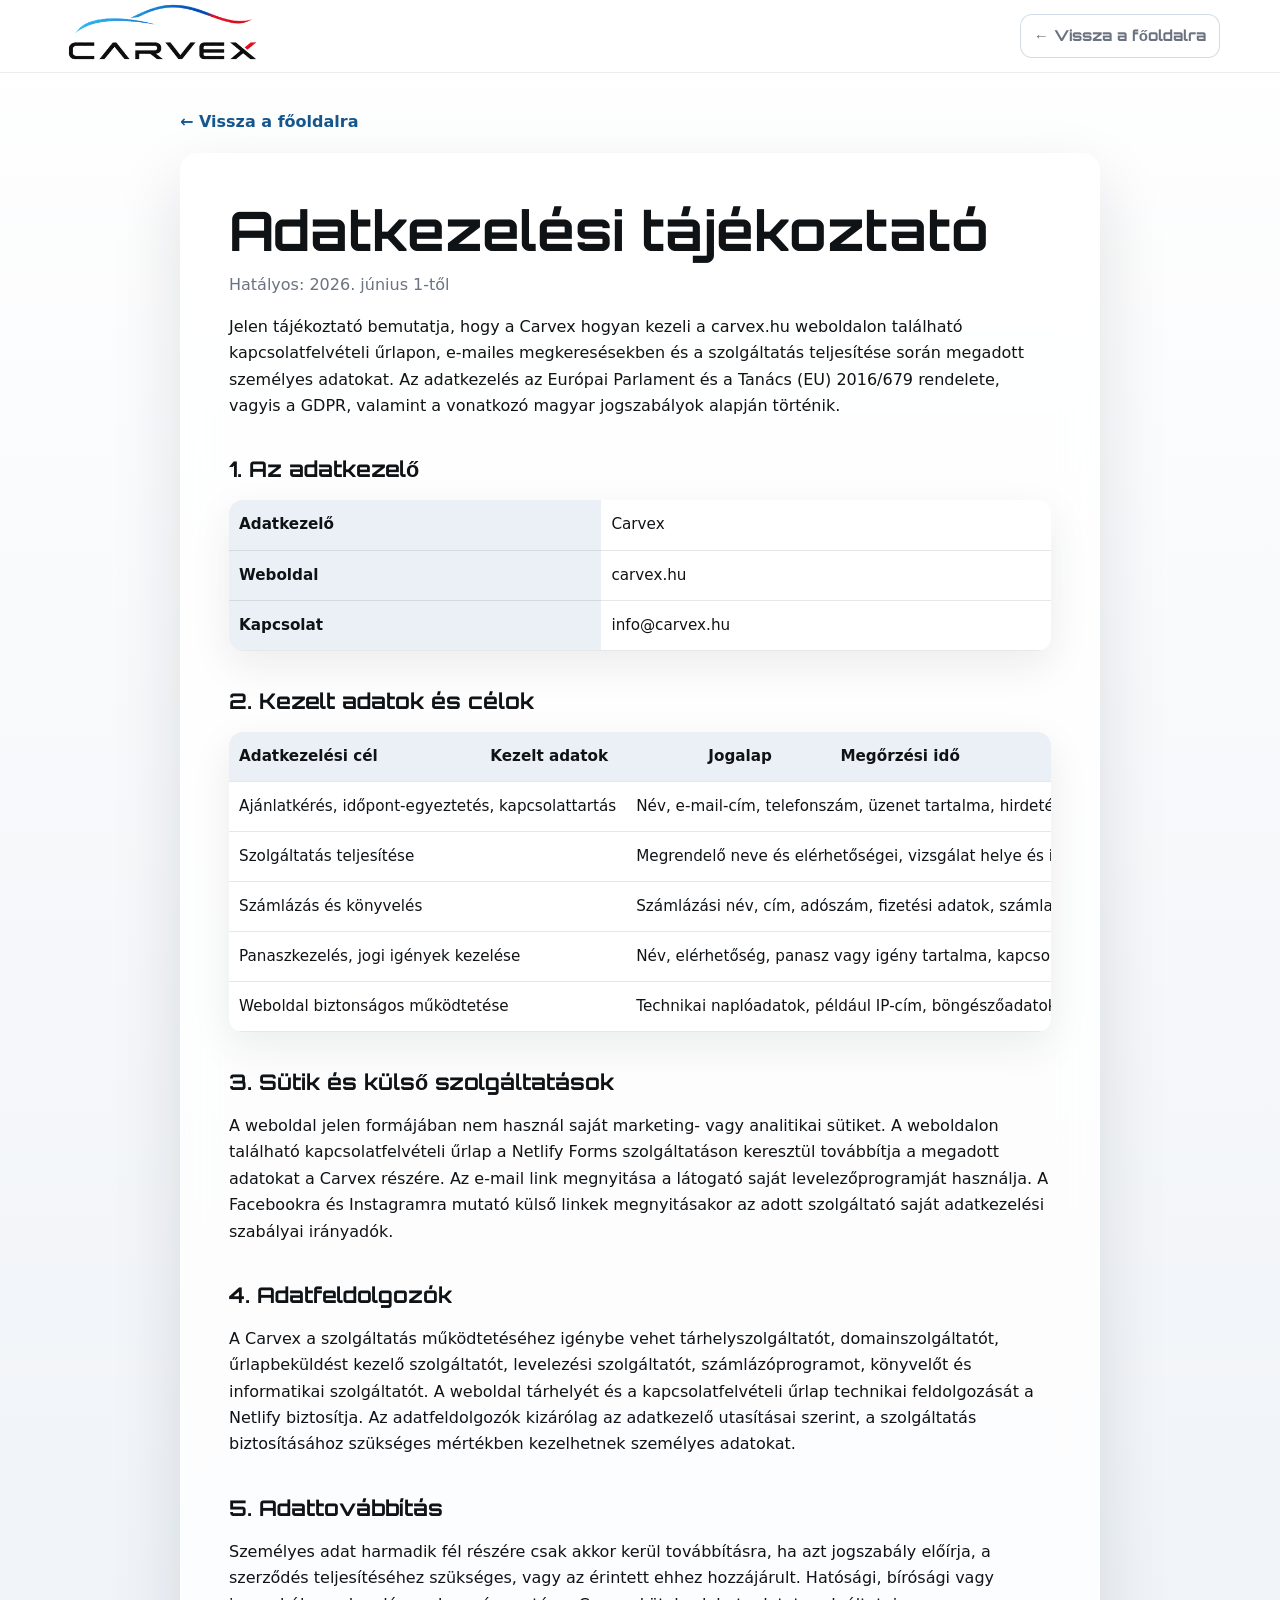
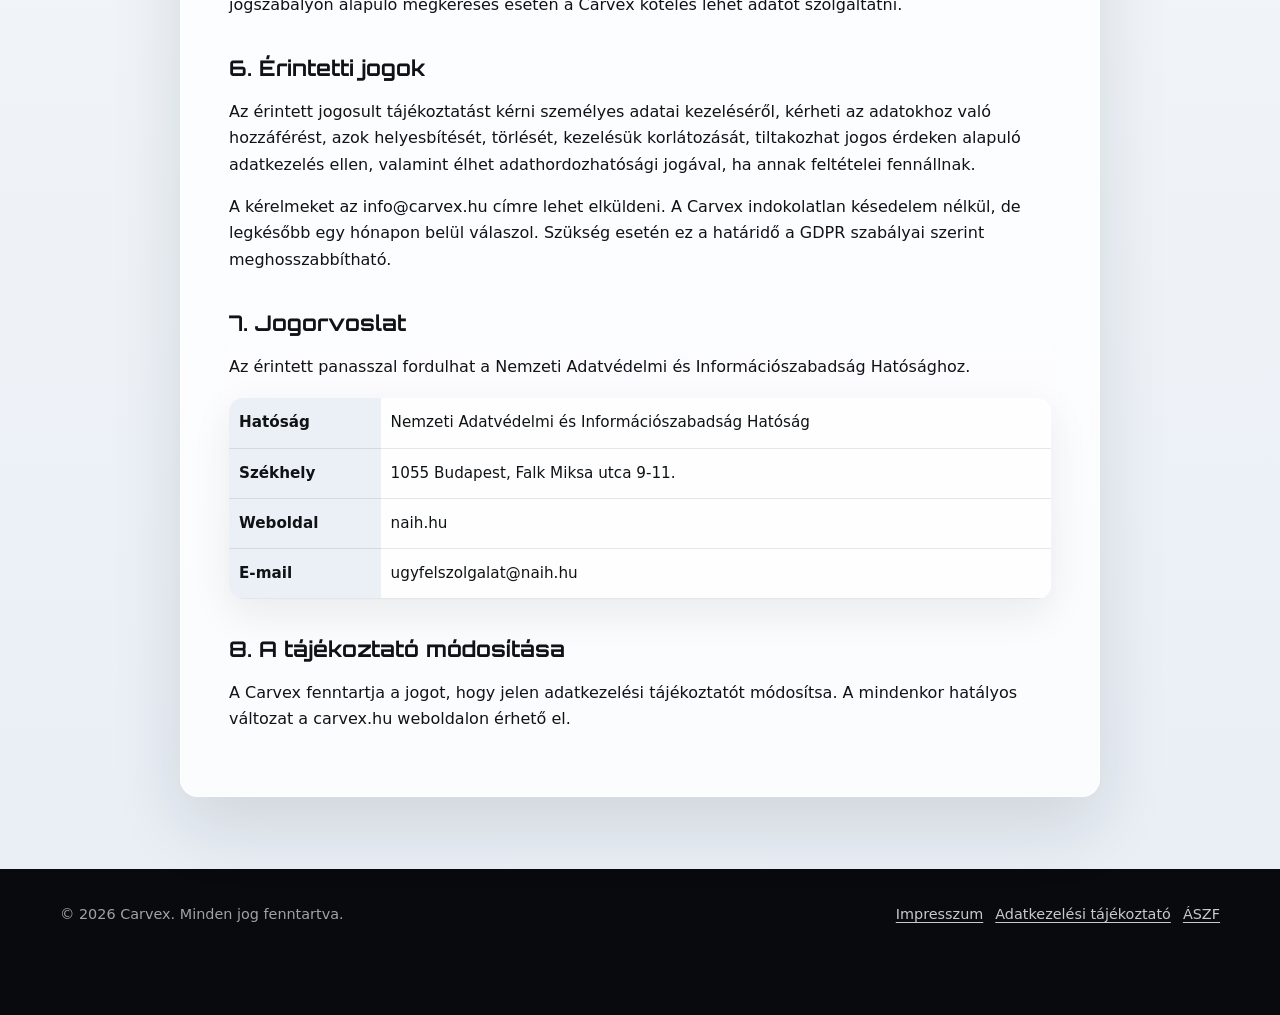
==== adatkezelesi-tajekoztato.html @ cc4fd880 "Implement local SEO package" ====
<!doctype html>
<html lang="hu">
<head>
  <meta charset="utf-8" />
  <meta name="viewport" content="width=device-width, initial-scale=1" />
  <meta name="robots" content="index,follow" />
  <title>Adatkezelési tájékoztató | Carvex</title>
  <meta name="description" content="A Carvex adatkezelési tájékoztatója a weboldalon, kapcsolatfelvételi űrlapon és szolgáltatás során megadott személyes adatok kezeléséről.">
  <link rel="canonical" href="https://carvex.hu/adatkezelesi-tajekoztato.html">
  <meta property="og:locale" content="hu_HU">
  <meta property="og:type" content="article">
  <meta property="og:site_name" content="Carvex">
  <meta property="og:title" content="Adatkezelési tájékoztató | Carvex">
  <meta property="og:description" content="A Carvex adatkezelési tájékoztatója személyes adatok kezeléséről.">
  <meta property="og:url" content="https://carvex.hu/adatkezelesi-tajekoztato.html">
  <meta property="og:image" content="https://carvex.hu/carvex-logo-transparent.png">
  <meta name="twitter:card" content="summary">
  <link rel="preconnect" href="https://fonts.googleapis.com">
  <link rel="preconnect" href="https://fonts.gstatic.com" crossorigin>
  <link href="https://fonts.googleapis.com/css2?family=Orbitron:wght@500;600;700;800;900&display=swap" rel="stylesheet">
  <link rel="icon" href="data:image/svg+xml,%3Csvg xmlns='http://www.w3.org/2000/svg' viewBox='0 0 64 64'%3E%3Crect width='64' height='64' rx='14' fill='%23080A0D'/%3E%3Cpath d='M10 34c11-13 34-13 44 0' fill='none' stroke='%2335A8E0' stroke-width='4' stroke-linecap='round'/%3E%3Cpath d='M40 34c5 4 10 5 15 2' fill='none' stroke='%23E7222E' stroke-width='4' stroke-linecap='round'/%3E%3Cpath d='M14 43h36' fill='none' stroke='%23FFFFFF' stroke-width='4' stroke-linecap='round'/%3E%3C/svg%3E">
  <style>
    :root {
      --brand-black: #080A0D;
      --brand-charcoal: #101316;
      --brand-light-blue: #35A8E0;
      --brand-blue: #16588E;
      --brand-red: #E7222E;
      --brand-white: #FFFFFF;
      --brand-surface: #F5F7FA;
      --brand-muted: #6B7280;
      --font-display: "Orbitron", "Michroma", "Audiowide", "Exo 2", sans-serif;
      --font-body: Inter, ui-sans-serif, system-ui, -apple-system, BlinkMacSystemFont, "Segoe UI", sans-serif;
      --ink: var(--brand-charcoal);
      --muted: var(--brand-muted);
      --paper: var(--brand-surface);
      --white: var(--brand-white);
      --line: rgba(16, 19, 22, 0.1);
      --shadow: 0 28px 70px rgba(20, 25, 30, 0.12);
      --soft-shadow: 0 14px 40px rgba(20, 25, 30, 0.08);
      --glass: rgba(255, 255, 255, 0.72);
    }

    * { box-sizing: border-box; }

    html {
      overflow-x: hidden;
    }

    body {
      margin: 0;
      font-family: var(--font-body);
      color: var(--ink);
      background: linear-gradient(180deg, #ffffff 0%, var(--paper) 38%, #e8eef5 100%);
      line-height: 1.65;
      overflow-x: hidden;
      text-rendering: optimizeLegibility;
      -webkit-font-smoothing: antialiased;
    }

    a {
      color: inherit;
      text-decoration: none;
    }

    picture {
      display: block;
    }

    .topbar {
      position: sticky;
      top: 0;
      z-index: 40;
      border-bottom: 1px solid rgba(16, 19, 22, 0.08);
      background: rgba(255, 255, 255, 0.86);
      backdrop-filter: saturate(170%) blur(24px);
    }

    .nav {
      width: min(1160px, calc(100% - 32px));
      min-height: 72px;
      margin: 0 auto;
      display: flex;
      align-items: center;
      justify-content: space-between;
      gap: 20px;
    }

    .brand {
      display: inline-flex;
      align-items: center;
      color: var(--ink);
    }

    .brand img {
      width: clamp(150px, 18vw, 205px);
      height: auto;
      max-height: 62px;
      object-fit: contain;
    }

    .top-back {
      color: var(--muted);
      font-family: var(--font-display);
      font-weight: 760;
      font-size: 0.94rem;
      padding: 9px 13px;
      border: 1px solid rgba(22, 88, 142, 0.2);
      border-radius: 12px;
      background: rgba(255, 255, 255, 0.55);
    }

    .top-back:hover {
      color: var(--ink);
      border-color: rgba(16, 19, 22, 0.16);
      background: rgba(255, 255, 255, 0.84);
    }

    .legal-shell {
      width: min(920px, calc(100% - 32px));
      margin: 0 auto;
      padding: 36px 0 72px;
    }

    .back-link {
      display: inline-block;
      margin-bottom: 18px;
      color: var(--brand-blue);
      font-weight: 760;
    }

    .back-link:hover {
      color: var(--brand-black);
      text-decoration: underline;
    }

    .legal-card {
      background: rgba(255, 255, 255, 0.8);
      border: 1px solid rgba(255, 255, 255, 0.82);
      border-radius: 18px;
      padding: clamp(24px, 4vw, 48px);
      box-shadow: var(--shadow);
      backdrop-filter: blur(18px);
    }

    h1, h2, h3, p { margin-top: 0; }

    h1 {
      font-size: clamp(2rem, 5vw, 3.4rem);
      line-height: 1.05;
      margin-bottom: 12px;
      letter-spacing: 0;
      font-family: var(--font-display);
    }

    h2 {
      margin-top: 36px;
      font-size: 1.35rem;
      line-height: 1.25;
      letter-spacing: 0;
      font-family: var(--font-display);
    }

    h3 {
      margin-top: 24px;
      font-size: 1.05rem;
    }

    p, li { font-size: 1rem; }
    ul { padding-left: 1.25rem; }

    table {
      width: 100%;
      display: block;
      overflow-x: auto;
      border-collapse: collapse;
      margin: 18px 0;
      font-size: 0.95rem;
      border-radius: 14px;
      overflow: hidden;
      background: rgba(255, 255, 255, 0.65);
      box-shadow: var(--soft-shadow);
    }

    thead,
    tbody {
      display: table;
      width: max-content;
      min-width: 100%;
    }

    th, td {
      text-align: left;
      vertical-align: top;
      border-bottom: 1px solid var(--line);
      padding: 12px 10px;
    }

    th {
      background: rgba(232, 238, 245, 0.86);
      font-weight: 780;
    }

    .muted { color: var(--muted); }

    .notice {
      background: rgba(232, 238, 245, 0.9);
      border-left: 4px solid var(--brand-blue);
      padding: 14px 16px;
      border-radius: 12px;
    }

    .placeholder {
      color: var(--brand-red);
      font-weight: 700;
    }

    footer {
      padding: 34px 0 88px;
      background: var(--brand-black);
      color: rgba(255, 255, 255, 0.62);
      font-size: 0.9rem;
    }

    .footer-inner {
      width: min(1160px, calc(100% - 32px));
      margin: 0 auto;
      display: grid;
      gap: 16px;
    }

    .footer-row {
      display: flex;
      justify-content: space-between;
      align-items: center;
      gap: 16px;
      flex-wrap: wrap;
    }

    .footer-links {
      display: flex;
      flex-wrap: wrap;
      gap: 12px;
    }

    .footer-links a {
      color: rgba(255, 255, 255, 0.78);
      text-decoration: underline;
      text-underline-offset: 3px;
    }

    .footer-links a:hover,
    .footer-links a:focus-visible {
      color: var(--white);
    }

    @media (max-width: 720px) {
      .nav {
        min-height: 64px;
        gap: 12px;
      }

      .brand img {
        width: clamp(126px, 40vw, 150px);
      }

      .top-back {
        min-height: 44px;
        display: inline-flex;
        align-items: center;
        padding: 7px 10px;
        font-size: 0.78rem;
        line-height: 1.2;
        text-align: center;
      }

      .legal-shell {
        width: min(100% - 28px, 680px);
        padding-top: 26px;
      }

      .legal-card {
        padding: 22px 18px;
        border-radius: 16px;
      }

      h1 {
        font-size: clamp(1.74rem, 9vw, 2.35rem);
        line-height: 1.1;
      }

      h2 {
        font-size: 1.16rem;
        line-height: 1.3;
      }

      p,
      li {
        font-size: 0.98rem;
      }

      th,
      td {
        min-width: 150px;
        padding: 11px 10px;
      }
    }
  </style>
</head>
<body>
  <header class="topbar">
    <div class="nav">
      <a class="brand" href="./" aria-label="Carvex főoldal">
        <picture>
          <source type="image/webp" srcset="carvex-logo-transparent-360.webp 360w, carvex-logo-transparent-720.webp 720w" sizes="(max-width: 720px) 40vw, 205px">
          <img src="carvex-logo-transparent.png" alt="Carvex" width="1155" height="365">
        </picture>
      </a>
      <a class="top-back" href="./">← Vissza a főoldalra</a>
    </div>
  </header>

  <main class="legal-shell">
    <a class="back-link" href="./">← Vissza a főoldalra</a>
    <article class="legal-card">
      <h1>Adatkezelési tájékoztató</h1>
      <p class="muted">Hatályos: 2026. június 1-től</p>

      <p>Jelen tájékoztató bemutatja, hogy a Carvex hogyan kezeli a carvex.hu weboldalon található kapcsolatfelvételi űrlapon, e-mailes megkeresésekben és a szolgáltatás teljesítése során megadott személyes adatokat. Az adatkezelés az Európai Parlament és a Tanács (EU) 2016/679 rendelete, vagyis a GDPR, valamint a vonatkozó magyar jogszabályok alapján történik.</p>

      <h2>1. Az adatkezelő</h2>
      <table>
        <tbody>
          <tr>
            <th>Adatkezelő</th>
            <td>Carvex</td>
          </tr>
          <tr>
            <th>Weboldal</th>
            <td>carvex.hu</td>
          </tr>
          <tr>
            <th>Kapcsolat</th>
            <td><a href="mailto:info@carvex.hu">info@carvex.hu</a></td>
          </tr>
        </tbody>
      </table>

      <h2>2. Kezelt adatok és célok</h2>
      <table>
        <thead>
          <tr>
            <th>Adatkezelési cél</th>
            <th>Kezelt adatok</th>
            <th>Jogalap</th>
            <th>Megőrzési idő</th>
          </tr>
        </thead>
        <tbody>
          <tr>
            <td>Ajánlatkérés, időpont-egyeztetés, kapcsolattartás</td>
            <td>Név, e-mail-cím, telefonszám, üzenet tartalma, hirdetés linkje, választott csomag, gépjárműre, helyszínre és kívánt időpontra vonatkozó adatok.</td>
            <td>GDPR 6. cikk (1) b) pont: szerződés előkészítése; illetve jogos érdek a megkeresések kezelése.</td>
            <td>A megkeresés lezárásától számított legfeljebb 1 év, illetve szerződéskötés esetén a szerződéses iratok megőrzési ideje.</td>
          </tr>
          <tr>
            <td>Szolgáltatás teljesítése</td>
            <td>Megrendelő neve és elérhetőségei, vizsgálat helye és ideje, gépjármű adatai, eladóval kapcsolatos, megrendelő által megadott kapcsolati adatok, átvizsgálási megállapítások.</td>
            <td>GDPR 6. cikk (1) b) pont: szerződés teljesítése.</td>
            <td>A teljesítéstől számított 5 évig, polgári jogi igények elévüléséhez igazodva.</td>
          </tr>
          <tr>
            <td>Számlázás és könyvelés</td>
            <td>Számlázási név, cím, adószám, fizetési adatok, számlatartalom.</td>
            <td>GDPR 6. cikk (1) c) pont: jogi kötelezettség teljesítése.</td>
            <td>A számviteli jogszabályok szerinti 8 év.</td>
          </tr>
          <tr>
            <td>Panaszkezelés, jogi igények kezelése</td>
            <td>Név, elérhetőség, panasz vagy igény tartalma, kapcsolódó dokumentumok.</td>
            <td>GDPR 6. cikk (1) c) és f) pont: jogi kötelezettség, illetve jogos érdek.</td>
            <td>A panasz lezárásától vagy az igény elévülésétől függően legfeljebb 5 év.</td>
          </tr>
          <tr>
            <td>Weboldal biztonságos működtetése</td>
            <td>Technikai naplóadatok, például IP-cím, böngészőadatok, látogatás ideje, kért fájlok.</td>
            <td>GDPR 6. cikk (1) f) pont: a weboldal biztonságos működtetéséhez fűződő jogos érdek.</td>
            <td>Általában legfeljebb 30 nap, kivéve biztonsági incidens kivizsgálása esetén.</td>
          </tr>
        </tbody>
      </table>

      <h2>3. Sütik és külső szolgáltatások</h2>
      <p>A weboldal jelen formájában nem használ saját marketing- vagy analitikai sütiket. A weboldalon található kapcsolatfelvételi űrlap a Netlify Forms szolgáltatáson keresztül továbbítja a megadott adatokat a Carvex részére. Az e-mail link megnyitása a látogató saját levelezőprogramját használja. A Facebookra és Instagramra mutató külső linkek megnyitásakor az adott szolgáltató saját adatkezelési szabályai irányadók.</p>

      <h2>4. Adatfeldolgozók</h2>
      <p>A Carvex a szolgáltatás működtetéséhez igénybe vehet tárhelyszolgáltatót, domainszolgáltatót, űrlapbeküldést kezelő szolgáltatót, levelezési szolgáltatót, számlázóprogramot, könyvelőt és informatikai szolgáltatót. A weboldal tárhelyét és a kapcsolatfelvételi űrlap technikai feldolgozását a Netlify biztosítja. Az adatfeldolgozók kizárólag az adatkezelő utasításai szerint, a szolgáltatás biztosításához szükséges mértékben kezelhetnek személyes adatokat.</p>

      <h2>5. Adattovábbítás</h2>
      <p>Személyes adat harmadik fél részére csak akkor kerül továbbításra, ha azt jogszabály előírja, a szerződés teljesítéséhez szükséges, vagy az érintett ehhez hozzájárult. Hatósági, bírósági vagy jogszabályon alapuló megkeresés esetén a Carvex köteles lehet adatot szolgáltatni.</p>

      <h2>6. Érintetti jogok</h2>
      <p>Az érintett jogosult tájékoztatást kérni személyes adatai kezeléséről, kérheti az adatokhoz való hozzáférést, azok helyesbítését, törlését, kezelésük korlátozását, tiltakozhat jogos érdeken alapuló adatkezelés ellen, valamint élhet adathordozhatósági jogával, ha annak feltételei fennállnak.</p>
      <p>A kérelmeket az <a href="mailto:info@carvex.hu">info@carvex.hu</a> címre lehet elküldeni. A Carvex indokolatlan késedelem nélkül, de legkésőbb egy hónapon belül válaszol. Szükség esetén ez a határidő a GDPR szabályai szerint meghosszabbítható.</p>

      <h2>7. Jogorvoslat</h2>
      <p>Az érintett panasszal fordulhat a Nemzeti Adatvédelmi és Információszabadság Hatósághoz.</p>
      <table>
        <tbody>
          <tr>
            <th>Hatóság</th>
            <td>Nemzeti Adatvédelmi és Információszabadság Hatóság</td>
          </tr>
          <tr>
            <th>Székhely</th>
            <td>1055 Budapest, Falk Miksa utca 9-11.</td>
          </tr>
          <tr>
            <th>Weboldal</th>
            <td><a href="https://www.naih.hu/" target="_blank" rel="noopener">naih.hu</a></td>
          </tr>
          <tr>
            <th>E-mail</th>
            <td><a href="mailto:ugyfelszolgalat@naih.hu">ugyfelszolgalat@naih.hu</a></td>
          </tr>
        </tbody>
      </table>

      <h2>8. A tájékoztató módosítása</h2>
      <p>A Carvex fenntartja a jogot, hogy jelen adatkezelési tájékoztatót módosítsa. A mindenkor hatályos változat a carvex.hu weboldalon érhető el.</p>
    </article>
  </main>

  <footer>
    <div class="footer-inner">
      <div class="footer-row">
        <span>© 2026 Carvex. Minden jog fenntartva.</span>
        <nav class="footer-links" aria-label="Jogi információk">
          <a href="./impresszum.html">Impresszum</a>
          <a href="./adatkezelesi-tajekoztato.html">Adatkezelési tájékoztató</a>
          <a href="./aszf.html">ÁSZF</a>
        </nav>
      </div>
    </div>
  </footer>
</body>
</html>
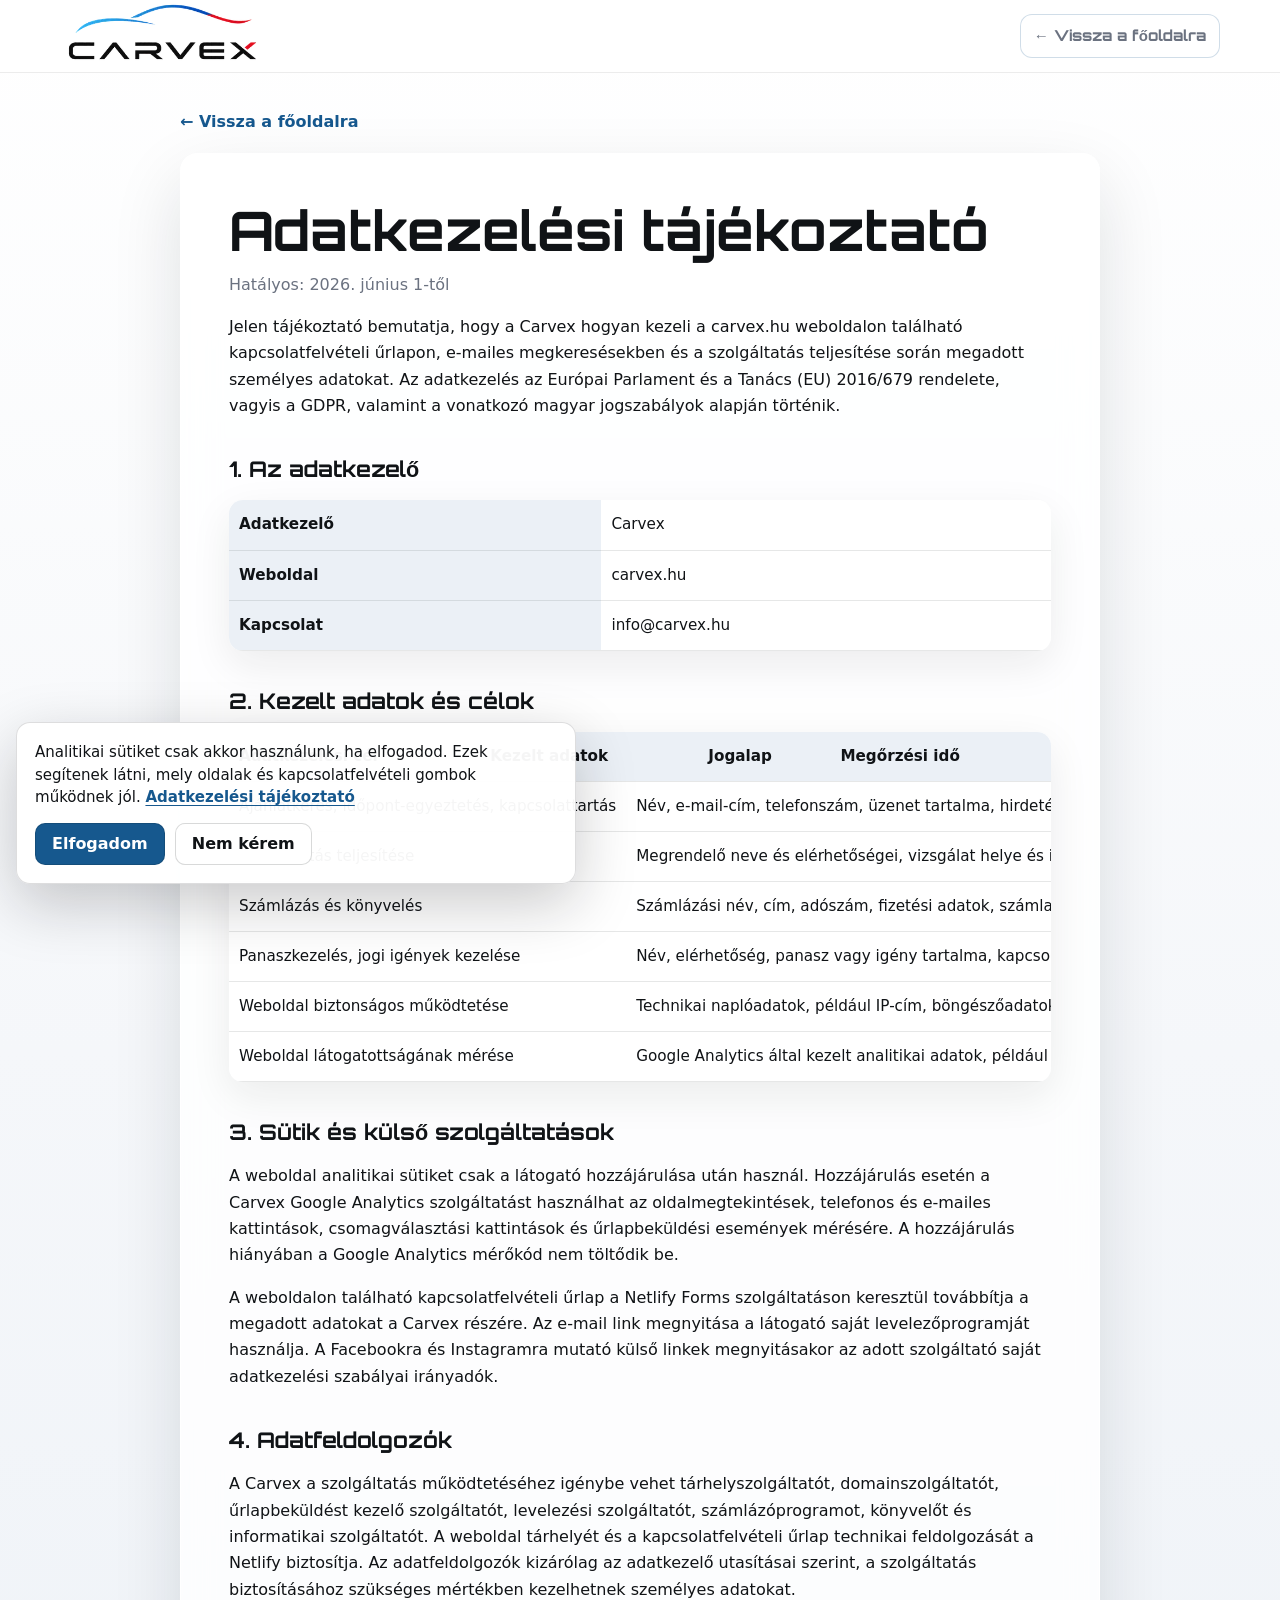
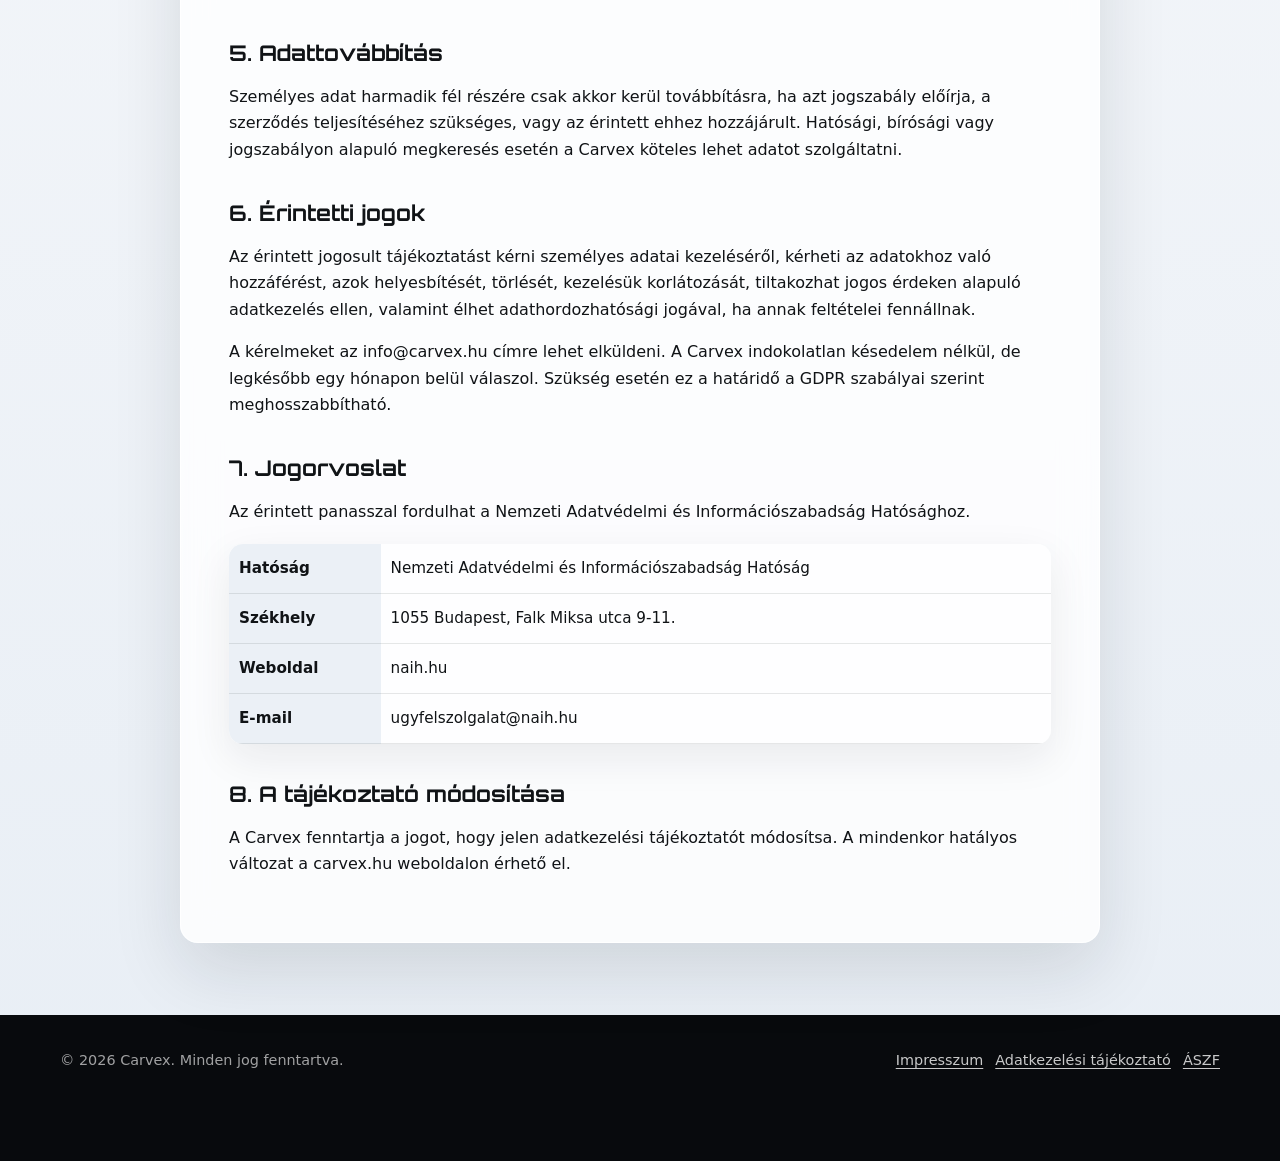
==== commit c6ce0373: "Add consent-based Google Analytics" ====
--- a/adatkezelesi-tajekoztato.html
+++ b/adatkezelesi-tajekoztato.html
@@ -18,6 +18,7 @@
   <link rel="preconnect" href="https://fonts.googleapis.com">
   <link rel="preconnect" href="https://fonts.gstatic.com" crossorigin>
   <link href="https://fonts.googleapis.com/css2?family=Orbitron:wght@500;600;700;800;900&display=swap" rel="stylesheet">
+  <link rel="stylesheet" href="analytics-consent.css">
   <link rel="icon" href="data:image/svg+xml,%3Csvg xmlns='http://www.w3.org/2000/svg' viewBox='0 0 64 64'%3E%3Crect width='64' height='64' rx='14' fill='%23080A0D'/%3E%3Cpath d='M10 34c11-13 34-13 44 0' fill='none' stroke='%2335A8E0' stroke-width='4' stroke-linecap='round'/%3E%3Cpath d='M40 34c5 4 10 5 15 2' fill='none' stroke='%23E7222E' stroke-width='4' stroke-linecap='round'/%3E%3Cpath d='M14 43h36' fill='none' stroke='%23FFFFFF' stroke-width='4' stroke-linecap='round'/%3E%3C/svg%3E">
   <style>
     :root {
@@ -387,11 +388,18 @@
             <td>GDPR 6. cikk (1) f) pont: a weboldal biztonságos működtetéséhez fűződő jogos érdek.</td>
             <td>Általában legfeljebb 30 nap, kivéve biztonsági incidens kivizsgálása esetén.</td>
           </tr>
+          <tr>
+            <td>Weboldal látogatottságának mérése</td>
+            <td>Google Analytics által kezelt analitikai adatok, például oldalmegtekintések, kattintási események, eszköz- és böngészőadatok, hozzávetőleges földrajzi adatok.</td>
+            <td>GDPR 6. cikk (1) a) pont: az érintett hozzájárulása.</td>
+            <td>A Google Analytics beállításai szerinti megőrzési idő, illetve a hozzájárulás visszavonásáig.</td>
+          </tr>
         </tbody>
       </table>
 
       <h2>3. Sütik és külső szolgáltatások</h2>
-      <p>A weboldal jelen formájában nem használ saját marketing- vagy analitikai sütiket. A weboldalon található kapcsolatfelvételi űrlap a Netlify Forms szolgáltatáson keresztül továbbítja a megadott adatokat a Carvex részére. Az e-mail link megnyitása a látogató saját levelezőprogramját használja. A Facebookra és Instagramra mutató külső linkek megnyitásakor az adott szolgáltató saját adatkezelési szabályai irányadók.</p>
+      <p>A weboldal analitikai sütiket csak a látogató hozzájárulása után használ. Hozzájárulás esetén a Carvex Google Analytics szolgáltatást használhat az oldalmegtekintések, telefonos és e-mailes kattintások, csomagválasztási kattintások és űrlapbeküldési események mérésére. A hozzájárulás hiányában a Google Analytics mérőkód nem töltődik be.</p>
+      <p>A weboldalon található kapcsolatfelvételi űrlap a Netlify Forms szolgáltatáson keresztül továbbítja a megadott adatokat a Carvex részére. Az e-mail link megnyitása a látogató saját levelezőprogramját használja. A Facebookra és Instagramra mutató külső linkek megnyitásakor az adott szolgáltató saját adatkezelési szabályai irányadók.</p>
 
       <h2>4. Adatfeldolgozók</h2>
       <p>A Carvex a szolgáltatás működtetéséhez igénybe vehet tárhelyszolgáltatót, domainszolgáltatót, űrlapbeküldést kezelő szolgáltatót, levelezési szolgáltatót, számlázóprogramot, könyvelőt és informatikai szolgáltatót. A weboldal tárhelyét és a kapcsolatfelvételi űrlap technikai feldolgozását a Netlify biztosítja. Az adatfeldolgozók kizárólag az adatkezelő utasításai szerint, a szolgáltatás biztosításához szükséges mértékben kezelhetnek személyes adatokat.</p>
@@ -443,5 +451,6 @@
       </div>
     </div>
   </footer>
+  <script src="analytics-consent.js" defer></script>
 </body>
 </html>
--- a/analytics-consent.css
+++ b/analytics-consent.css
@@ -0,0 +1,68 @@
+.analytics-consent {
+  position: fixed;
+  inset: auto 16px 16px;
+  z-index: 1000;
+  width: min(560px, calc(100% - 32px));
+  padding: 18px;
+  border: 1px solid rgba(16, 19, 22, 0.14);
+  border-radius: 14px;
+  background: rgba(255, 255, 255, 0.96);
+  color: #101316;
+  box-shadow: 0 20px 60px rgba(16, 19, 22, 0.22);
+  font-family: Inter, ui-sans-serif, system-ui, -apple-system, BlinkMacSystemFont, "Segoe UI", sans-serif;
+  line-height: 1.5;
+}
+
+.analytics-consent[hidden] {
+  display: none;
+}
+
+.analytics-consent p {
+  margin: 0 0 14px;
+  font-size: 0.94rem;
+}
+
+.analytics-consent a {
+  color: #16588E;
+  font-weight: 760;
+  text-decoration: underline;
+  text-underline-offset: 3px;
+}
+
+.analytics-consent__actions {
+  display: flex;
+  flex-wrap: wrap;
+  gap: 10px;
+}
+
+.analytics-consent button {
+  min-height: 42px;
+  padding: 0 16px;
+  border: 1px solid rgba(16, 19, 22, 0.16);
+  border-radius: 10px;
+  font: inherit;
+  font-weight: 780;
+  cursor: pointer;
+}
+
+.analytics-consent__accept {
+  background: #16588E;
+  color: #FFFFFF;
+}
+
+.analytics-consent__decline {
+  background: #FFFFFF;
+  color: #101316;
+}
+
+@media (max-width: 520px) {
+  .analytics-consent {
+    inset: auto 10px 10px;
+    width: calc(100% - 20px);
+    padding: 16px;
+  }
+
+  .analytics-consent button {
+    flex: 1 1 100%;
+  }
+}
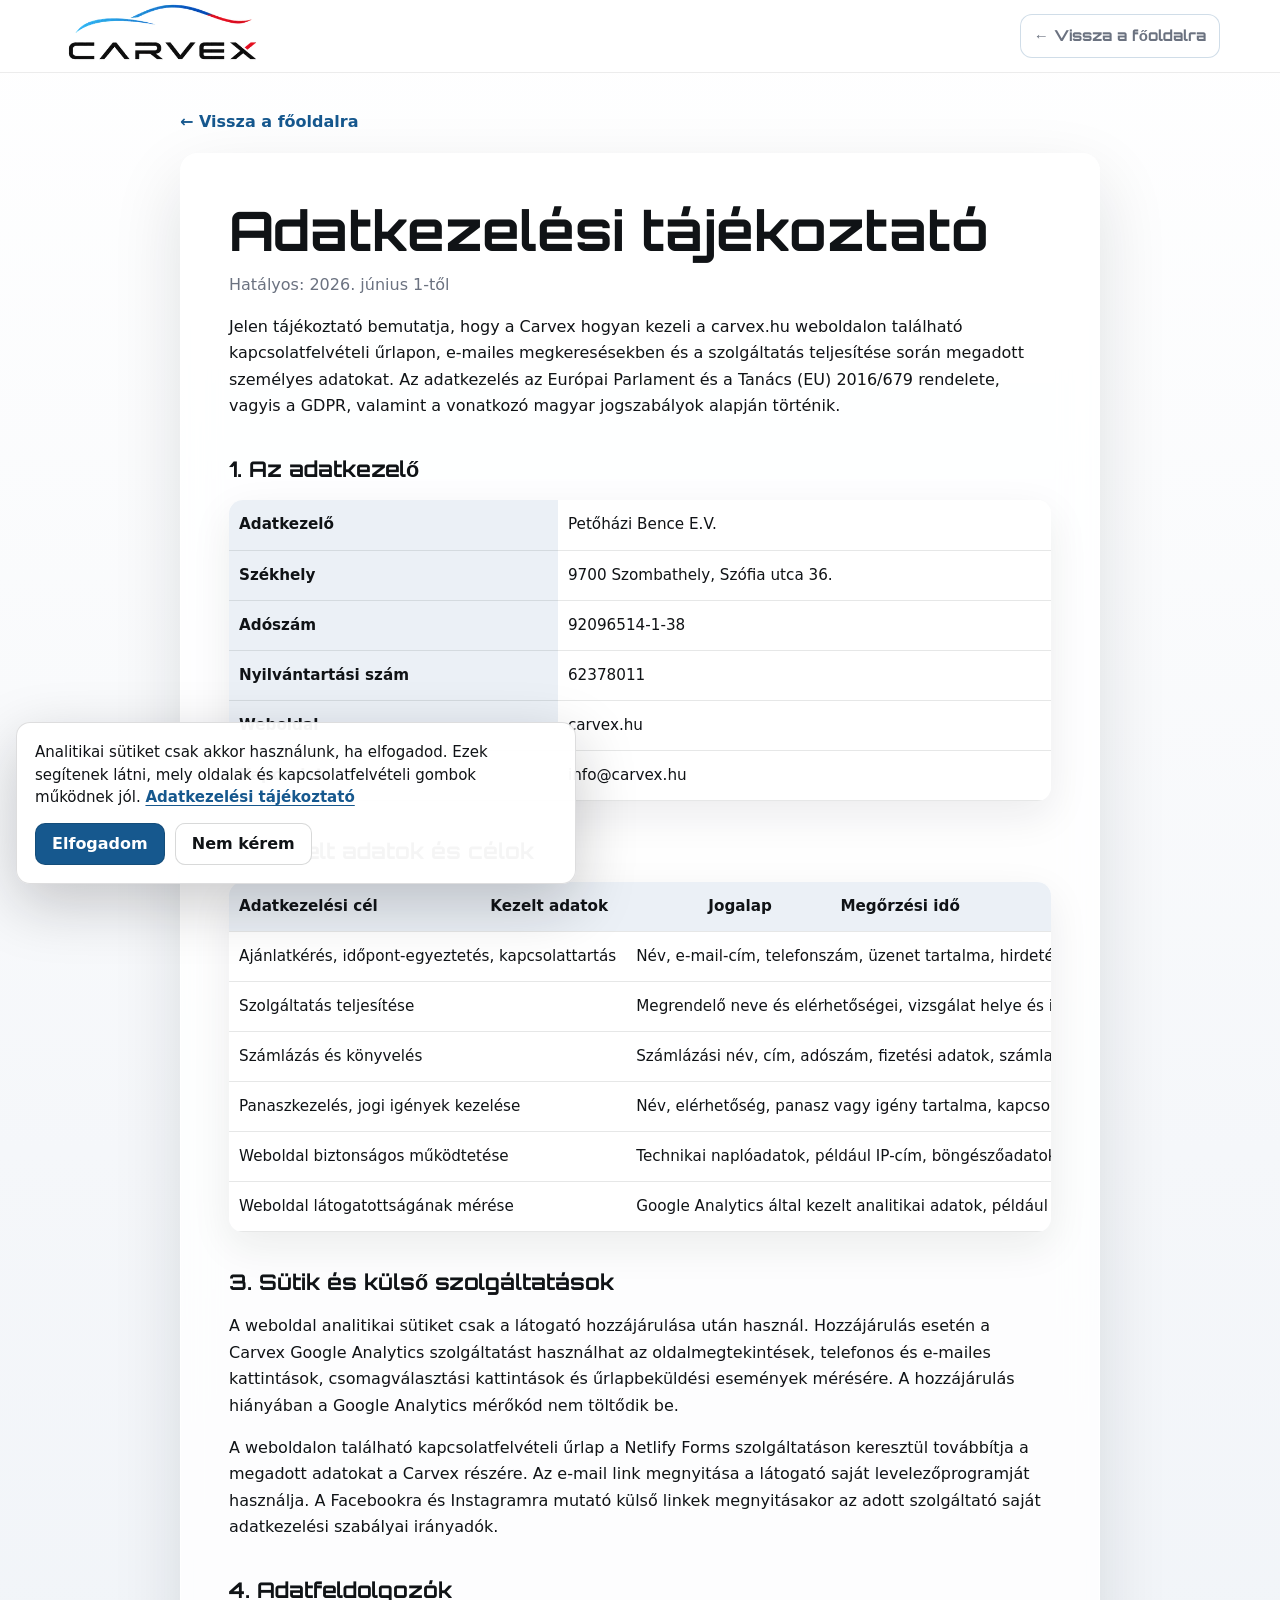
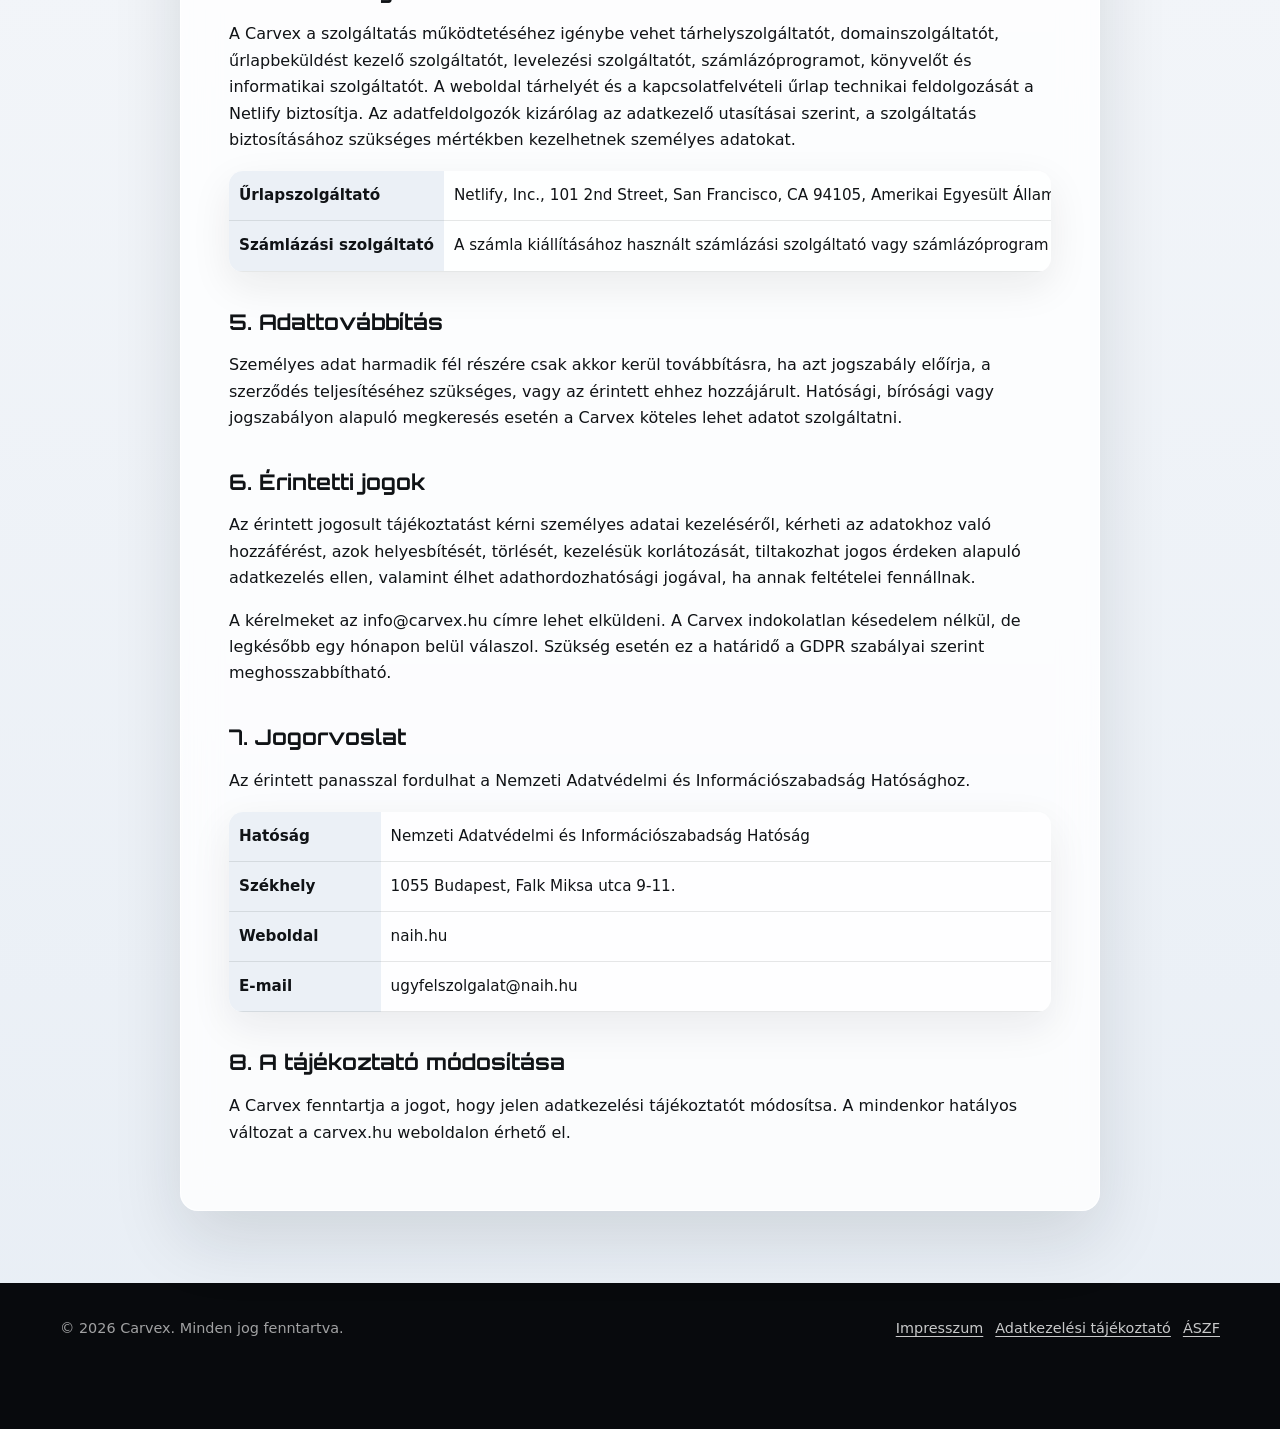
==== commit 989876bf: "Fill legal page business details" ====
--- a/adatkezelesi-tajekoztato.html
+++ b/adatkezelesi-tajekoztato.html
@@ -334,7 +334,19 @@
         <tbody>
           <tr>
             <th>Adatkezelő</th>
-            <td>Carvex</td>
+            <td>Petőházi Bence E.V.</td>
+          </tr>
+          <tr>
+            <th>Székhely</th>
+            <td>9700 Szombathely, Szófia utca 36.</td>
+          </tr>
+          <tr>
+            <th>Adószám</th>
+            <td>92096514-1-38</td>
+          </tr>
+          <tr>
+            <th>Nyilvántartási szám</th>
+            <td>62378011</td>
           </tr>
           <tr>
             <th>Weboldal</th>
@@ -403,6 +415,18 @@
 
       <h2>4. Adatfeldolgozók</h2>
       <p>A Carvex a szolgáltatás működtetéséhez igénybe vehet tárhelyszolgáltatót, domainszolgáltatót, űrlapbeküldést kezelő szolgáltatót, levelezési szolgáltatót, számlázóprogramot, könyvelőt és informatikai szolgáltatót. A weboldal tárhelyét és a kapcsolatfelvételi űrlap technikai feldolgozását a Netlify biztosítja. Az adatfeldolgozók kizárólag az adatkezelő utasításai szerint, a szolgáltatás biztosításához szükséges mértékben kezelhetnek személyes adatokat.</p>
+      <table>
+        <tbody>
+          <tr>
+            <th>Űrlapszolgáltató</th>
+            <td>Netlify, Inc., 101 2nd Street, San Francisco, CA 94105, Amerikai Egyesült Államok</td>
+          </tr>
+          <tr>
+            <th>Számlázási szolgáltató</th>
+            <td>A számla kiállításához használt számlázási szolgáltató vagy számlázóprogram adatai a kiállított számlán szerepelnek.</td>
+          </tr>
+        </tbody>
+      </table>
 
       <h2>5. Adattovábbítás</h2>
       <p>Személyes adat harmadik fél részére csak akkor kerül továbbításra, ha azt jogszabály előírja, a szerződés teljesítéséhez szükséges, vagy az érintett ehhez hozzájárult. Hatósági, bírósági vagy jogszabályon alapuló megkeresés esetén a Carvex köteles lehet adatot szolgáltatni.</p>
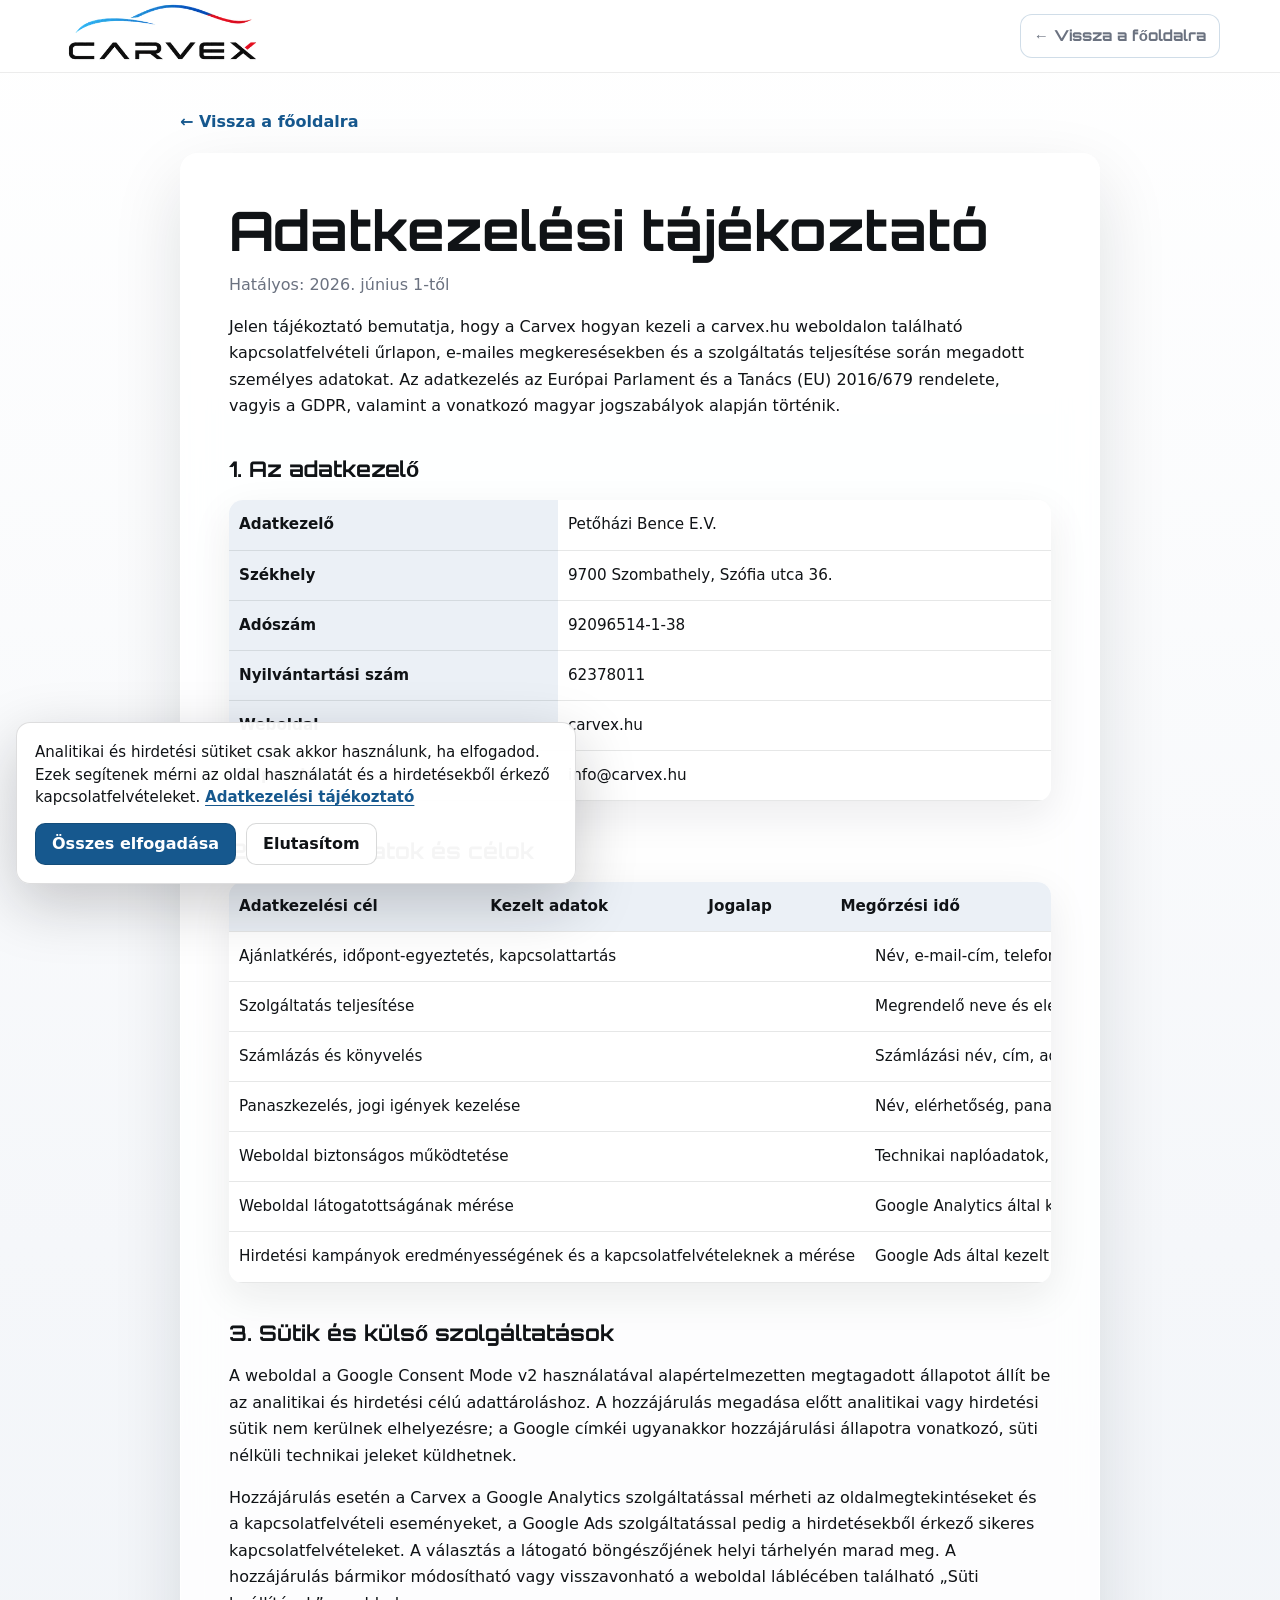
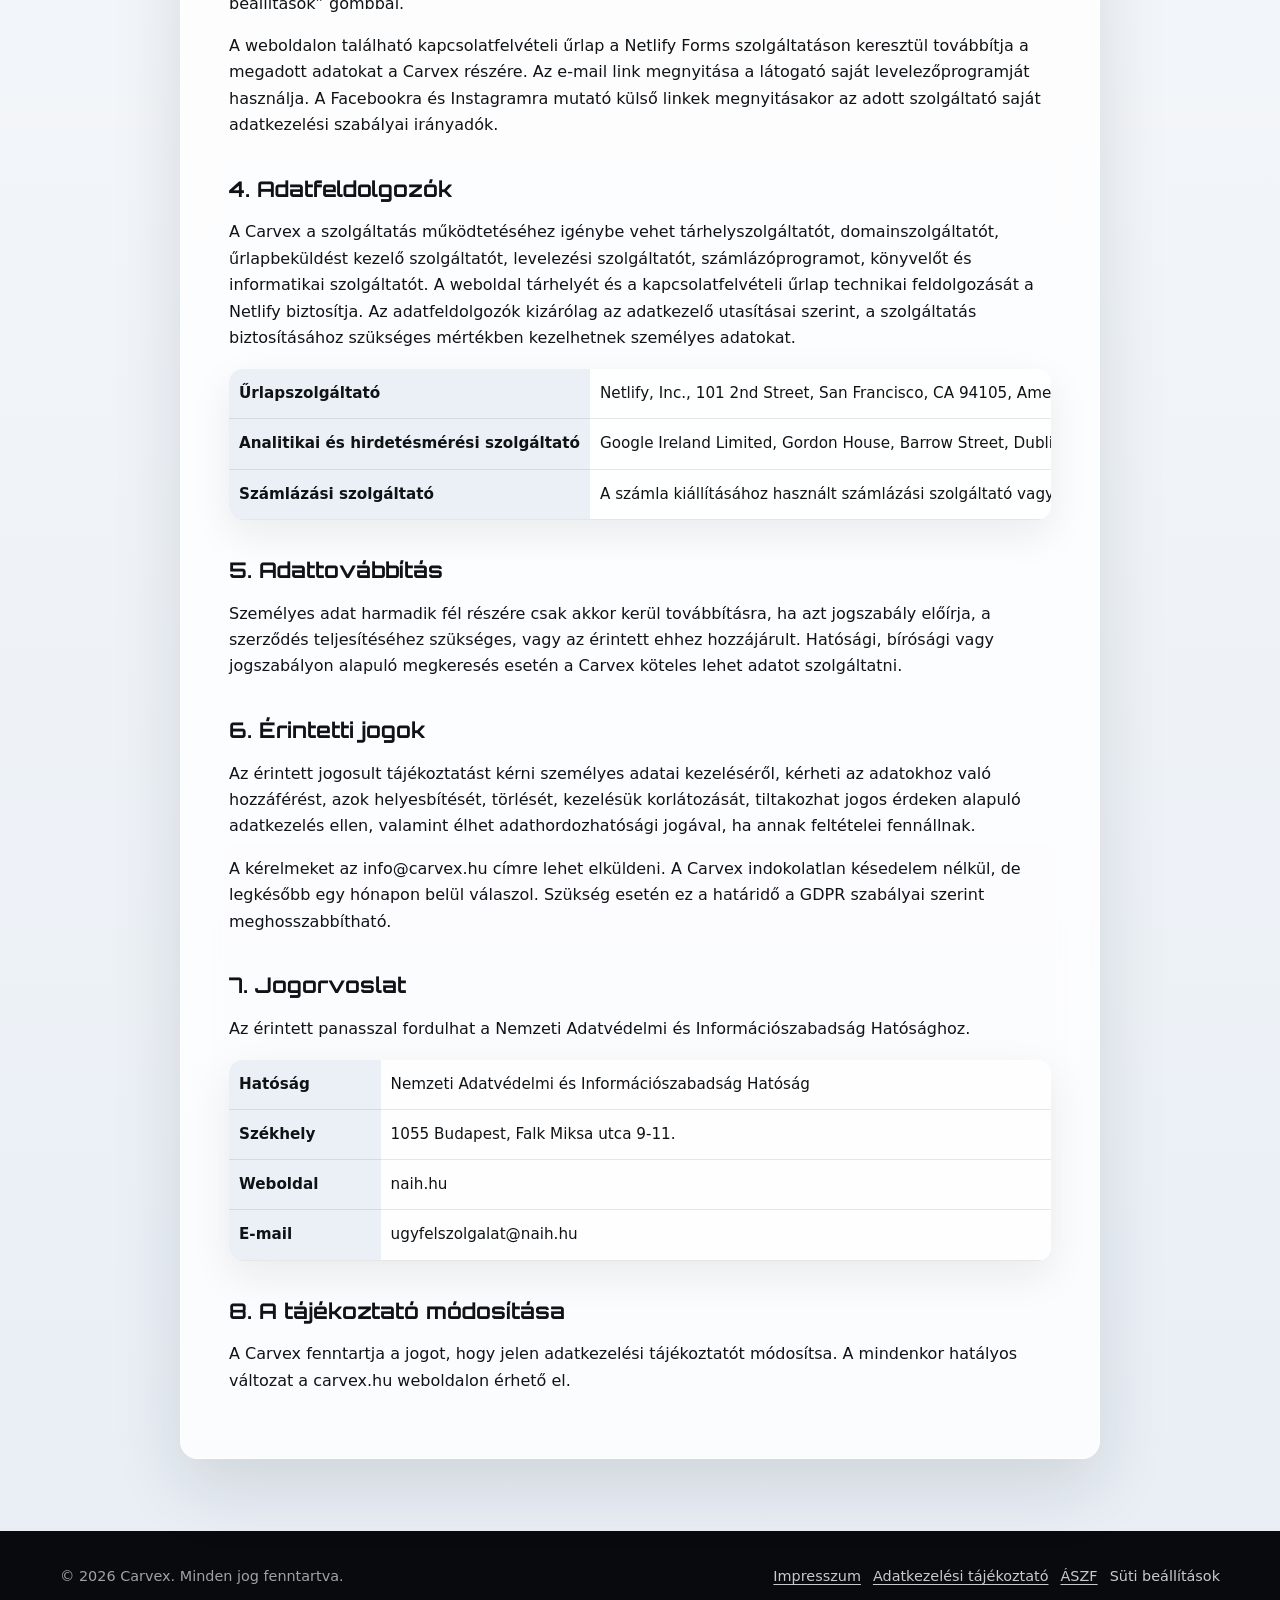
==== commit 9ee1c846: "Implement Google Consent Mode v2" ====
--- a/adatkezelesi-tajekoztato.html
+++ b/adatkezelesi-tajekoztato.html
@@ -1,6 +1,39 @@
 <!doctype html>
 <html lang="hu">
 <head>
+  <!-- Google Consent Mode v2 -->
+  <script>
+    window.dataLayer = window.dataLayer || [];
+    window.gtag = window.gtag || function(){window.dataLayer.push(arguments);};
+    window.gtag('consent', 'default', {
+      ad_storage: 'denied',
+      ad_user_data: 'denied',
+      ad_personalization: 'denied',
+      analytics_storage: 'denied',
+      wait_for_update: 500
+    });
+    try {
+      var storedConsent = window.localStorage.getItem('carvex_measurement_consent_v2');
+      if (storedConsent === 'accepted' || storedConsent === 'declined') {
+        var consentState = storedConsent === 'accepted' ? 'granted' : 'denied';
+        window.gtag('consent', 'update', {
+          ad_storage: consentState,
+          ad_user_data: consentState,
+          ad_personalization: consentState,
+          analytics_storage: consentState
+        });
+        window.carvexConsentState = consentState;
+      }
+    } catch (error) {}
+  </script>
+  <!-- End Google Consent Mode v2 -->
+  <!-- Google Tag Manager -->
+  <script>(function(w,d,s,l,i){w[l]=w[l]||[];w[l].push({'gtm.start':
+  new Date().getTime(),event:'gtm.js'});var f=d.getElementsByTagName(s)[0],
+  j=d.createElement(s),dl=l!='dataLayer'?'&l='+l:'';j.async=true;j.src=
+  'https://www.googletagmanager.com/gtm.js?id='+i+dl;f.parentNode.insertBefore(j,f);
+  })(window,document,'script','dataLayer','GTM-TF6K4K5L');</script>
+  <!-- End Google Tag Manager -->
   <meta charset="utf-8" />
   <meta name="viewport" content="width=device-width, initial-scale=1" />
   <meta name="robots" content="index,follow" />
@@ -19,7 +52,11 @@
   <link rel="preconnect" href="https://fonts.gstatic.com" crossorigin>
   <link href="https://fonts.googleapis.com/css2?family=Orbitron:wght@500;600;700;800;900&display=swap" rel="stylesheet">
   <link rel="stylesheet" href="analytics-consent.css">
-  <link rel="icon" href="data:image/svg+xml,%3Csvg xmlns='http://www.w3.org/2000/svg' viewBox='0 0 64 64'%3E%3Crect width='64' height='64' rx='14' fill='%23080A0D'/%3E%3Cpath d='M10 34c11-13 34-13 44 0' fill='none' stroke='%2335A8E0' stroke-width='4' stroke-linecap='round'/%3E%3Cpath d='M40 34c5 4 10 5 15 2' fill='none' stroke='%23E7222E' stroke-width='4' stroke-linecap='round'/%3E%3Cpath d='M14 43h36' fill='none' stroke='%23FFFFFF' stroke-width='4' stroke-linecap='round'/%3E%3C/svg%3E">
+  <link rel="icon" type="image/png" sizes="96x96" href="/favicon-96x96.png">
+  <link rel="shortcut icon" href="/favicon.ico">
+  <link rel="icon" type="image/png" sizes="48x48" href="/favicon-48x48.png">
+  <link rel="icon" type="image/png" sizes="192x192" href="/favicon-192x192.png">
+  <link rel="apple-touch-icon" sizes="180x180" href="/apple-touch-icon.png">
   <style>
     :root {
       --brand-black: #080A0D;
@@ -309,6 +346,10 @@
   </style>
 </head>
 <body>
+  <!-- Google Tag Manager (noscript) -->
+  <noscript><iframe src="https://www.googletagmanager.com/ns.html?id=GTM-TF6K4K5L"
+  height="0" width="0" style="display:none;visibility:hidden"></iframe></noscript>
+  <!-- End Google Tag Manager (noscript) -->
   <header class="topbar">
     <div class="nav">
       <a class="brand" href="./" aria-label="Carvex főoldal">
@@ -406,11 +447,18 @@
             <td>GDPR 6. cikk (1) a) pont: az érintett hozzájárulása.</td>
             <td>A Google Analytics beállításai szerinti megőrzési idő, illetve a hozzájárulás visszavonásáig.</td>
           </tr>
+          <tr>
+            <td>Hirdetési kampányok eredményességének és a kapcsolatfelvételeknek a mérése</td>
+            <td>Google Ads által kezelt konverziós adatok, például a hirdetésből érkező látogatás, a sikeres kapcsolatfelvétel, eszköz- és böngészőadatok, valamint hirdetési kattintásazonosítók.</td>
+            <td>GDPR 6. cikk (1) a) pont: az érintett hozzájárulása.</td>
+            <td>A Google Ads beállításai szerinti megőrzési idő, illetve a hozzájárulás visszavonásáig.</td>
+          </tr>
         </tbody>
       </table>
 
       <h2>3. Sütik és külső szolgáltatások</h2>
-      <p>A weboldal analitikai sütiket csak a látogató hozzájárulása után használ. Hozzájárulás esetén a Carvex Google Analytics szolgáltatást használhat az oldalmegtekintések, telefonos és e-mailes kattintások, csomagválasztási kattintások és űrlapbeküldési események mérésére. A hozzájárulás hiányában a Google Analytics mérőkód nem töltődik be.</p>
+      <p>A weboldal a Google Consent Mode v2 használatával alapértelmezetten megtagadott állapotot állít be az analitikai és hirdetési célú adattároláshoz. A hozzájárulás megadása előtt analitikai vagy hirdetési sütik nem kerülnek elhelyezésre; a Google címkéi ugyanakkor hozzájárulási állapotra vonatkozó, süti nélküli technikai jeleket küldhetnek.</p>
+      <p>Hozzájárulás esetén a Carvex a Google Analytics szolgáltatással mérheti az oldalmegtekintéseket és a kapcsolatfelvételi eseményeket, a Google Ads szolgáltatással pedig a hirdetésekből érkező sikeres kapcsolatfelvételeket. A választás a látogató böngészőjének helyi tárhelyén marad meg. A hozzájárulás bármikor módosítható vagy visszavonható a weboldal láblécében található „Süti beállítások” gombbal.</p>
       <p>A weboldalon található kapcsolatfelvételi űrlap a Netlify Forms szolgáltatáson keresztül továbbítja a megadott adatokat a Carvex részére. Az e-mail link megnyitása a látogató saját levelezőprogramját használja. A Facebookra és Instagramra mutató külső linkek megnyitásakor az adott szolgáltató saját adatkezelési szabályai irányadók.</p>
 
       <h2>4. Adatfeldolgozók</h2>
@@ -420,6 +468,10 @@
           <tr>
             <th>Űrlapszolgáltató</th>
             <td>Netlify, Inc., 101 2nd Street, San Francisco, CA 94105, Amerikai Egyesült Államok</td>
+          </tr>
+          <tr>
+            <th>Analitikai és hirdetésmérési szolgáltató</th>
+            <td>Google Ireland Limited, Gordon House, Barrow Street, Dublin 4, Írország – Google Analytics, Google Ads és Google Tag Manager. <a href="https://policies.google.com/privacy" target="_blank" rel="noopener">Google adatvédelmi irányelvek</a></td>
           </tr>
           <tr>
             <th>Számlázási szolgáltató</th>
--- a/analytics-consent.css
+++ b/analytics-consent.css
@@ -55,6 +55,22 @@
   color: #101316;
 }
 
+.analytics-consent-settings {
+  padding: 0;
+  border: 0;
+  background: transparent;
+  color: rgba(255, 255, 255, 0.78);
+  font: inherit;
+  cursor: pointer;
+}
+
+.analytics-consent-settings:hover,
+.analytics-consent-settings:focus-visible {
+  color: #FFFFFF;
+  text-decoration: underline;
+  text-underline-offset: 3px;
+}
+
 @media (max-width: 520px) {
   .analytics-consent {
     inset: auto 10px 10px;
